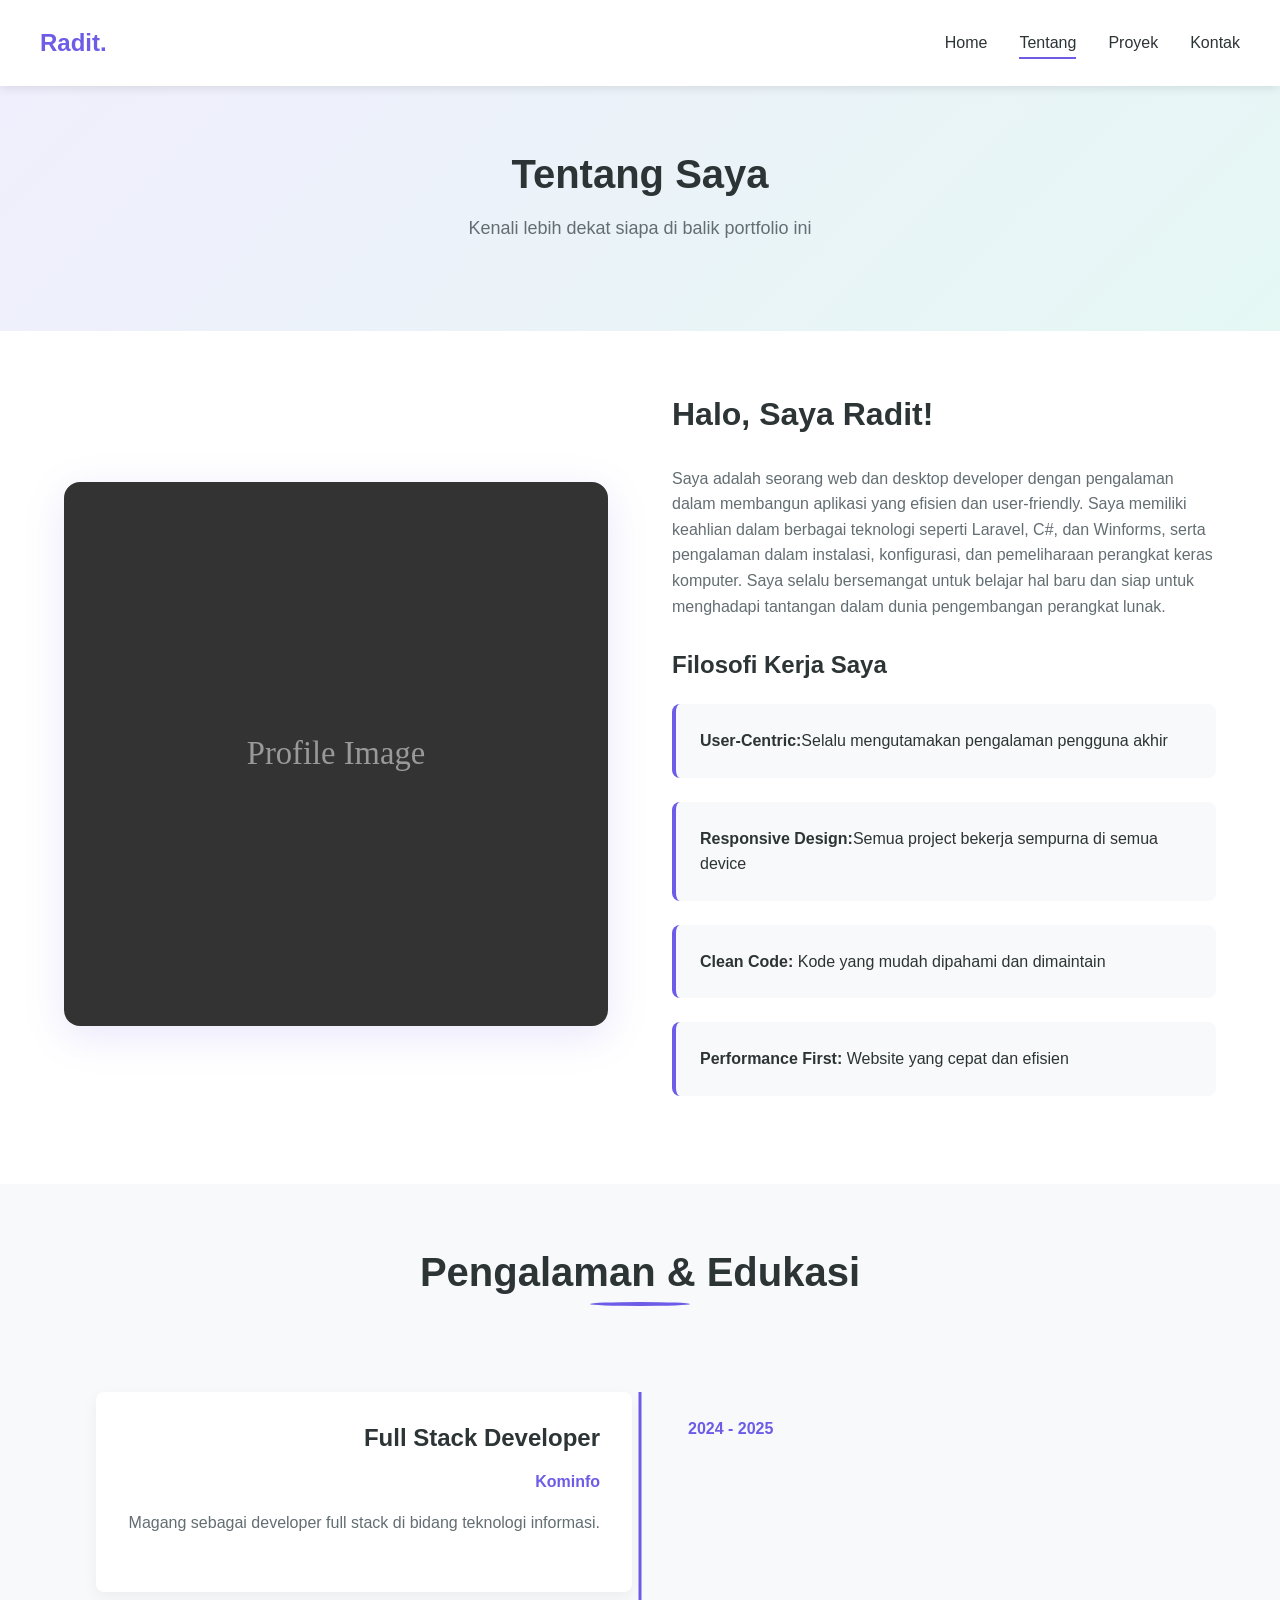
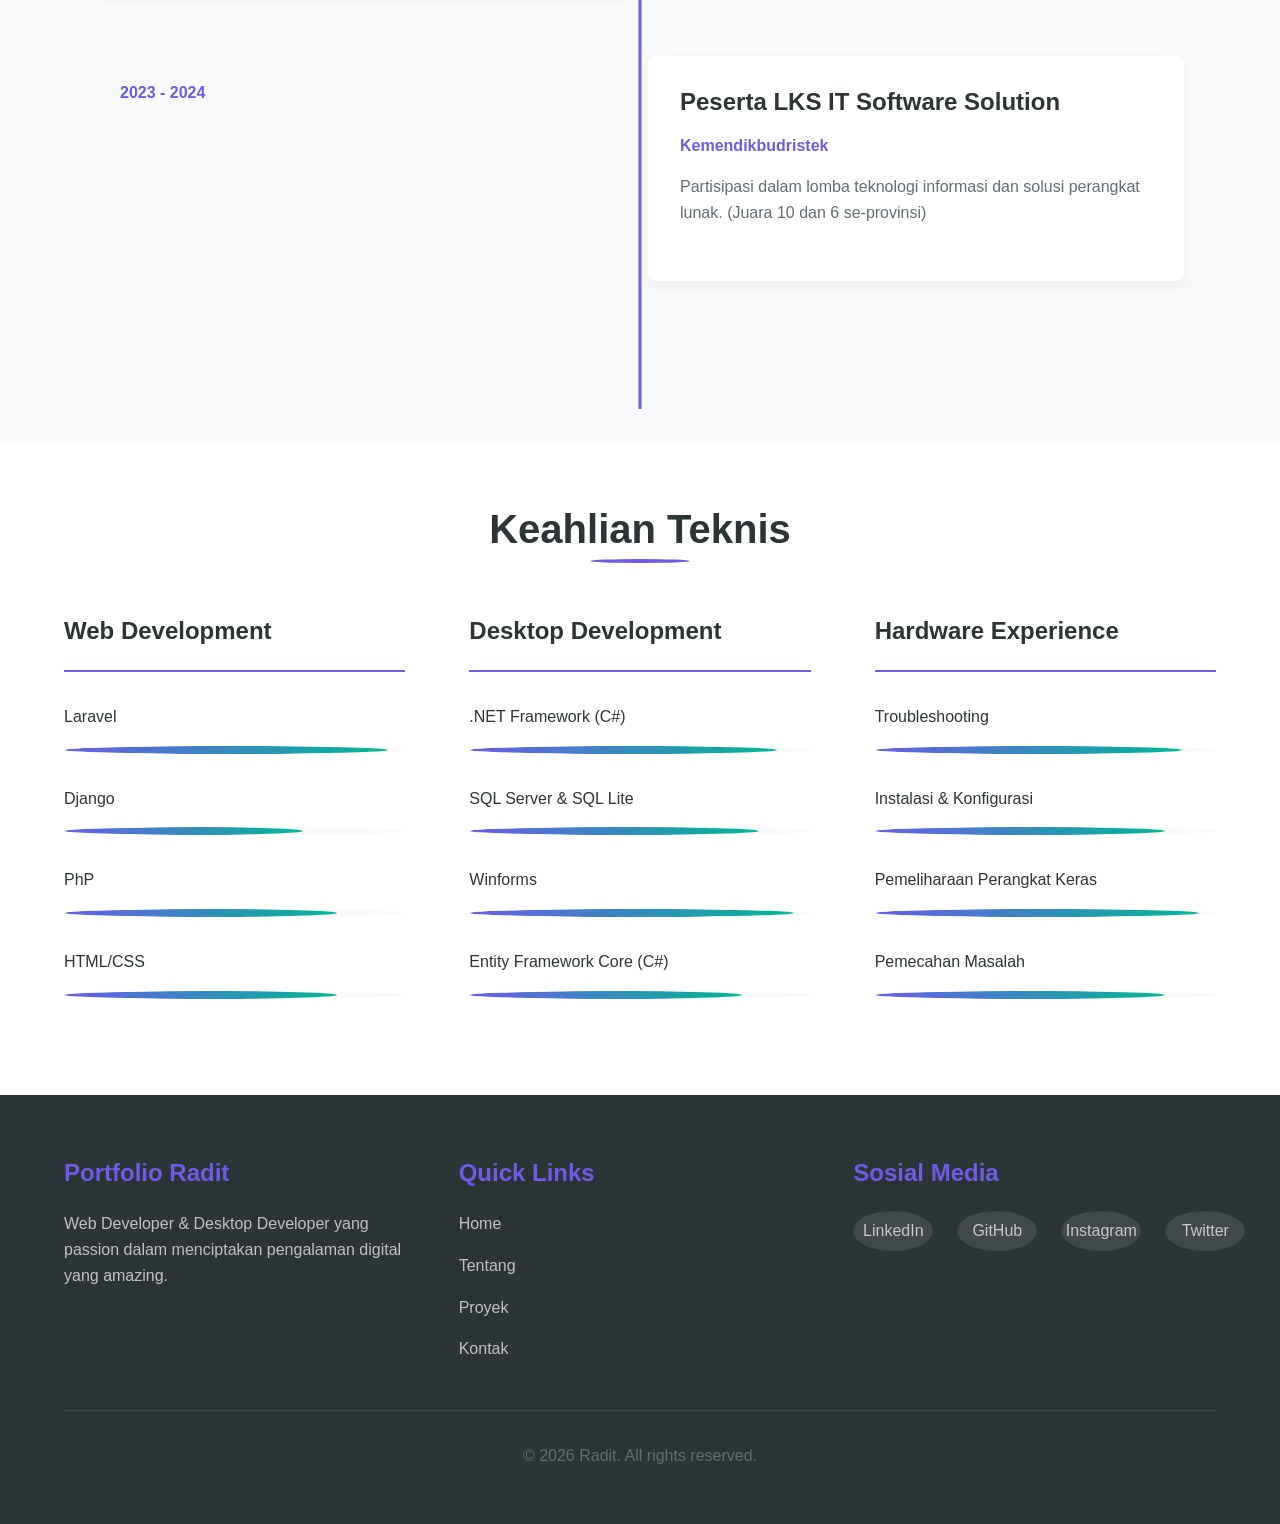
==== about.html @ 6f307b41 "portfoliov1" ====
<!DOCTYPE html>
<html lang="id">

<head>
    <meta charset="UTF-8">
    <meta name="viewport" content="width=device-width, initial-scale=1.0">
    <title>Tentang Saya - Portfolio Radit</title>
    <link rel="stylesheet" href="assets/css/style.css">
</head>

<body>
    <!-- NAVBAR -->
    <nav class="navbar">
        <div class="container navbar-container">
            <div class="logo">
                <a href="index.html">Radit.</a>
            </div>
            <button class="menu-toggle" id="menuToggle">
                <span></span>
                <span></span>
                <span></span>
            </button>
            <ul class="nav-menu" id="navMenu">
                <li><a href="index.html">Home</a></li>
                <li><a href="about.html" class="active">Tentang</a></li>
                <li><a href="projects.html">Proyek</a></li>
                <li><a href="contact.html">Kontak</a></li>
            </ul>
        </div>
    </nav>

    <!-- PAGE TITLE -->
    <section class="page-header">
        <div class="container">
            <h1>Tentang Saya</h1>
            <p>Kenali lebih dekat siapa di balik portfolio ini</p>
        </div>
    </section>

    <!-- ABOUT CONTENT -->
    <section class="about-section">
        <div class="container">
            <div class="about-grid">
                <div class="about-image">
                    <img src="assets/images/profile2.jpg" alt="Radit"
                        onerror="this.src='[data-uri]'">
                </div>
                <div class="about-content">
                    <h2>Halo, Saya Radit!</h2>
                    <p>
                        Saya adalah seorang web dan desktop developer dengan pengalaman dalam membangun aplikasi yang
                        efisien dan user-friendly. Saya memiliki keahlian dalam berbagai teknologi seperti Laravel, C#,
                        dan
                        Winforms, serta pengalaman dalam instalasi, konfigurasi, dan pemeliharaan perangkat keras
                        komputer.
                        Saya selalu bersemangat untuk belajar hal baru dan siap untuk menghadapi tantangan dalam dunia
                        pengembangan perangkat lunak.
                    </p>

                    <h3>Filosofi Kerja Saya</h3>
                    <ul class="philosophy-list">
                        <li><strong>User-Centric:</strong>Selalu mengutamakan pengalaman pengguna akhir</li>
                        <li><strong>Responsive Design:</strong>Semua project bekerja sempurna di semua device</li>
                        <li><strong>Clean Code:</strong> Kode yang mudah dipahami dan dimaintain</li>
                        <li><strong>Performance First:</strong> Website yang cepat dan efisien</li>
                    </ul>
                </div>
            </div>
        </div>
    </section>

    <!-- EXPERIENCE TIMELINE -->
    <section class="experience-section">
        <div class="container">
            <h2 class="section-title">Pengalaman & Edukasi</h2>
            <div class="timeline">
                <div class="timeline-item">
                    <div class="timeline-date">2024 - 2025</div>
                    <div class="timeline-content">
                        <h3>Full Stack Developer</h3>
                        <p class="timeline-company">Kominfo</p>
                        <p>Magang sebagai developer full stack di bidang teknologi informasi.</p>
                    </div>
                </div>
                <div class="timeline-item">
                    <div class="timeline-date">2023 - 2024</div>
                    <div class="timeline-content">
                        <h3>Peserta LKS IT Software Solution</h3>
                        <p class="timeline-company">Kemendikbudristek</p>
                        <p>Partisipasi dalam lomba teknologi informasi dan solusi perangkat lunak. (Juara 10 dan 6
                            se-provinsi)</p>
                    </div>
                </div>
            </div>
        </div>
    </section>

    <!-- SKILLS DETAILED -->
    <section class="skills-detailed">
        <div class="container">
            <h2 class="section-title">Keahlian Teknis</h2>

            <div class="skills-categories">
                <div class="skill-category">
                    <h3>Web Development</h3>
                    <div class="skill-bars">
                        <div class="skill-bar">
                            <div class="skill-name">Laravel</div>
                            <div class="progress-bar">
                                <div class="progress" style="width: 95%;"></div>
                            </div>
                        </div>
                        <div class="skill-bar">
                            <div class="skill-name">Django</div>
                            <div class="progress-bar">
                                <div class="progress" style="width: 70%;"></div>
                            </div>
                        </div>
                        <div class="skill-bar">
                            <div class="skill-name">PhP</div>
                            <div class="progress-bar">
                                <div class="progress" style="width: 80%;"></div>
                            </div>
                        </div>
                        <div class="skill-bar">
                            <div class="skill-name">HTML/CSS</div>
                            <div class="progress-bar">
                                <div class="progress" style="width: 80%;"></div>
                            </div>
                        </div>
                    </div>
                </div>

                <div class="skill-category">
                    <h3>Desktop Development</h3>
                    <div class="skill-bars">
                        <div class="skill-bar">
                            <div class="skill-name">.NET Framework (C#)</div>
                            <div class="progress-bar">
                                <div class="progress" style="width: 90%;"></div>
                            </div>
                        </div>
                        <div class="skill-bar">
                            <div class="skill-name">SQL Server & SQL Lite</div>
                            <div class="progress-bar">
                                <div class="progress" style="width: 85%;"></div>
                            </div>
                        </div>
                        <div class="skill-bar">
                            <div class="skill-name">Winforms</div>
                            <div class="progress-bar">
                                <div class="progress" style="width: 95%;"></div>
                            </div>
                        </div>
                        <div class="skill-bar">
                            <div class="skill-name">Entity Framework Core (C#)</div>
                            <div class="progress-bar">
                                <div class="progress" style="width: 80%;"></div>
                            </div>
                        </div>
                    </div>
                </div>

                <div class="skill-category">
                    <h3>Hardware Experience</h3>
                    <div class="skill-bars">
                        <div class="skill-bar">
                            <div class="skill-name">Troubleshooting</div>
                            <div class="progress-bar">
                                <div class="progress" style="width: 90%;"></div>
                            </div>
                        </div>
                        <div class="skill-bar">
                            <div class="skill-name">Instalasi & Konfigurasi</div>
                            <div class="progress-bar">
                                <div class="progress" style="width: 85%;"></div>
                            </div>
                        </div>
                        <div class="skill-bar">
                            <div class="skill-name">Pemeliharaan Perangkat Keras</div>
                            <div class="progress-bar">
                                <div class="progress" style="width: 95%;"></div>
                            </div>
                        </div>
                        <div class="skill-bar">
                            <div class="skill-name">Pemecahan Masalah</div>
                            <div class="progress-bar">
                                <div class="progress" style="width: 85%;"></div>
                            </div>
                        </div>
                    </div>
                </div>
            </div>
        </div>
    </section>

    <!-- STATS SECTION
    <section class="stats">
        <div class="container">
            <div class="stats-grid">
                <div class="stat-item">
                    <div class="stat-number">50+</div>
                    <p>Project Completed</p>
                </div>
                <div class="stat-item">
                    <div class="stat-number">45+</div>
                    <p>Happy Clients</p>
                </div>
                <div class="stat-item">
                    <div class="stat-number">5+</div>
                    <p>Years Experience</p>
                </div>
                <div class="stat-item">
                    <div class="stat-number">100%</div>
                    <p>Client Satisfaction</p>
                </div>
            </div>
        </div>
    </section> -->

    <!-- CTA SECTION -->
    <!-- <section class="cta">
        <div class="container">
            <h2>Mari Berkolaborasi</h2>
            <p>Ingin bekerja sama atau hanya ingin chat? Hubungi saya sekarang!</p>
            <a href="contact.html" class="btn btn-primary btn-large">Hubungi Saya</a>
        </div>
    </section> -->

    <!-- FOOTER -->
    <footer class="footer">
        <div class="container">
            <div class="footer-content">
                <div class="footer-section">
                    <h3>Portfolio Radit</h3>
                    <p>Web Developer & Desktop Developer yang passion dalam menciptakan pengalaman digital yang amazing.</p>
                </div>
                <div class="footer-section">
                    <h3>Quick Links</h3>
                    <ul>
                        <li><a href="index.html">Home</a></li>
                        <li><a href="about.html">Tentang</a></li>
                        <li><a href="projects.html">Proyek</a></li>
                        <li><a href="contact.html">Kontak</a></li>
                    </ul>
                </div>
                <div class="footer-section">
                    <h3>Sosial Media</h3>
                    <ul class="social-links">
                        <li><a href="link" target="_blank">LinkedIn</a></li>
                        <li><a href="link" target="_blank">GitHub</a></li>
                        <li><a href="link" target="_blank">Instagram</a></li>
                        <li><a href="link" target="_blank">Twitter</a></li>
                    </ul>
                </div>
            </div>
            <div class="footer-bottom">
                <p>&copy; 2026 Radit. All rights reserved.</p>
            </div>
        </div>
    </footer>

    <script src="assets/js/config.js"></script>
    <script src="assets/js/script.js"></script>
</body>

</html>
---- assets/css/style.css ----
/* ======================================
   PORTFOLIO CSS - RADIT
   Responsive & Interactive Template
   Customize the variables below!
   ====================================== */

/* ======== CSS VARIABLES (CUSTOMIZE HERE!) ======== */
:root {
    /* Colors - Ubah warna sesuai preferensi Anda */
    --primary-color: #6c5ce7;        /* Warna utama */
    --primary-dark: #5f3dc4;         /* Warna utama gelap */
    --secondary-color: #00b894;      /* Warna sekunder */
    --text-color: #2d3436;           /* Warna text */
    --text-light: #636e72;           /* Warna text ringan */
    --bg-color: #ffffff;             /* Background */
    --bg-light: #f8f9fa;             /* Background ringan */
    --border-color: #e0e0e0;         /* Warna border */
    
    /* Spacing */
    --spacing-xs: 0.5rem;
    --spacing-sm: 1rem;
    --spacing-md: 1.5rem;
    --spacing-lg: 2rem;
    --spacing-xl: 3rem;
    --spacing-2xl: 4rem;
    
    /* Typography */
    --font-family: 'Segoe UI', Tahoma, Geneva, Verdana, sans-serif;
    --font-size-base: 1rem;
    --font-size-sm: 0.875rem;
    --font-size-lg: 1.125rem;
    --font-size-xl: 1.5rem;
    --font-size-2xl: 2rem;
    --font-size-3xl: 2.5rem;
    
    /* Border Radius */
    --radius-sm: 0.25rem;
    --radius-md: 0.5rem;
    --radius-lg: 1rem;
    --radius-full: 50%;
    
    /* Transitions */
    --transition-fast: 0.2s ease;
    --transition-normal: 0.3s ease;
    --transition-slow: 0.5s ease;
}

/* ======== RESET & BASE STYLES ======== */
* {
    margin: 0;
    padding: 0;
    box-sizing: border-box;
}

html {
    scroll-behavior: smooth;
}

body {
    font-family: var(--font-family);
    color: var(--text-color);
    background-color: var(--bg-color);
    line-height: 1.6;
    overflow-x: hidden;
}

.container {
    max-width: 1200px;
    margin: 0 auto;
    padding: 0 var(--spacing-md);
}

/* ======== TYPOGRAPHY ======== */
h1, h2, h3, h4, h5, h6 {
    font-weight: 700;
    line-height: 1.2;
    margin-bottom: var(--spacing-md);
}

h1 {
    font-size: var(--font-size-3xl);
}

h2 {
    font-size: var(--font-size-2xl);
}

h3 {
    font-size: var(--font-size-xl);
}

p {
    margin-bottom: var(--spacing-md);
    color: var(--text-light);
}

a {
    color: var(--primary-color);
    text-decoration: none;
    transition: color var(--transition-normal);
}

a:hover {
    color: var(--primary-dark);
}

/* ======== NAVBAR ======== */
.navbar {
    background: var(--bg-color);
    box-shadow: 0 2px 10px rgba(0, 0, 0, 0.1);
    position: sticky;
    top: 0;
    z-index: 1000;
    transition: all var(--transition-normal);
}

.navbar-container {
    display: flex;
    justify-content: space-between;
    align-items: center;
    padding: var(--spacing-md) 0;
}

.logo a {
    font-size: var(--font-size-xl);
    font-weight: 700;
    color: var(--primary-color);
    transition: color var(--transition-normal);
}

.logo a:hover {
    color: var(--primary-dark);
}

.nav-menu {
    display: flex;
    list-style: none;
    gap: var(--spacing-lg);
}

.nav-menu a {
    font-weight: 500;
    color: var(--text-color);
    position: relative;
    padding-bottom: var(--spacing-xs);
}

.nav-menu a::after {
    content: '';
    position: absolute;
    bottom: 0;
    left: 0;
    width: 0;
    height: 2px;
    background: var(--primary-color);
    transition: width var(--transition-normal);
}

.nav-menu a:hover::after,
.nav-menu a.active::after {
    width: 100%;
}

.menu-toggle {
    display: none;
    flex-direction: column;
    background: none;
    border: none;
    cursor: pointer;
    gap: var(--spacing-xs);
}

.menu-toggle span {
    width: 25px;
    height: 3px;
    background: var(--text-color);
    border-radius: var(--radius-full);
    transition: all var(--transition-normal);
}

.menu-toggle.active span:nth-child(1) {
    transform: rotate(45deg) translate(8px, 8px);
}

.menu-toggle.active span:nth-child(2) {
    opacity: 0;
}

.menu-toggle.active span:nth-child(3) {
    transform: rotate(-45deg) translate(8px, -8px);
}

/* ======== BUTTONS ======== */
.btn {
    display: inline-block;
    padding: var(--spacing-sm) var(--spacing-lg);
    border-radius: var(--radius-md);
    font-weight: 600;
    font-size: var(--font-size-base);
    border: 2px solid transparent;
    cursor: pointer;
    transition: all var(--transition-normal);
    text-align: center;
}

.btn-primary {
    background: var(--primary-color);
    color: white;
}

.btn-primary:hover {
    background: var(--primary-dark);
    transform: translateY(-2px);
    box-shadow: 0 5px 20px rgba(108, 92, 231, 0.3);
}

.btn-secondary {
    background: transparent;
    color: var(--primary-color);
    border-color: var(--primary-color);
}

.btn-secondary:hover {
    background: var(--primary-color);
    color: white;
}

.btn-large {
    padding: var(--spacing-md) var(--spacing-2xl);
    font-size: var(--font-size-lg);
}

/* ======== HERO SECTION ======== */
.hero {
    padding: var(--spacing-2xl) 0;
    background: linear-gradient(135deg, rgba(108, 92, 231, 0.05) 0%, rgba(0, 184, 148, 0.05) 100%);
}

.hero .container {
    display: grid;
    grid-template-columns: 1fr 1fr;
    gap: var(--spacing-2xl);
    align-items: center;
}

.hero-title {
    font-size: clamp(2rem, 5vw, 3.5rem);
    color: var(--text-color);
    margin-bottom: var(--spacing-md);
}

.hero-subtitle {
    font-size: var(--font-size-xl);
    color: var(--primary-color);
    font-weight: 600;
    margin-bottom: var(--spacing-md);
}

.hero-description {
    font-size: var(--font-size-lg);
    margin-bottom: var(--spacing-lg);
    max-width: 500px;
}

.hero-buttons {
    display: flex;
    gap: var(--spacing-md);
    flex-wrap: wrap;
}

.hero-image img {
    width: 100%;
    max-width: 400px;
    border-radius: var(--radius-lg);
    box-shadow: 0 10px 40px rgba(108, 92, 231, 0.2);
    transition: transform var(--transition-normal);
}

.hero-image img:hover {
    transform: translateY(-5px);
}

/* ======== SECTION TITLE ======== */
.section-title {
    text-align: center;
    font-size: clamp(1.75rem, 4vw, 2.5rem);
    margin-bottom: var(--spacing-2xl);
    position: relative;
    display: inline-block;
    width: 100%;
}

.section-title::after {
    content: '';
    position: absolute;
    bottom: -10px;
    left: 50%;
    transform: translateX(-50%);
    width: 100px;
    height: 4px;
    background: var(--primary-color);
    border-radius: var(--radius-full);
}

/* ======== FEATURED PROJECTS ======== */
.featured-projects {
    padding: var(--spacing-2xl) 0;
    background: var(--bg-light);
}

.projects-grid {
    display: grid;
    grid-template-columns: repeat(auto-fit, minmax(300px, 1fr));
    gap: var(--spacing-lg);
    margin-bottom: var(--spacing-2xl);
}

.project-card {
    background: var(--bg-color);
    border-radius: var(--radius-lg);
    overflow: hidden;
    box-shadow: 0 5px 20px rgba(0, 0, 0, 0.08);
    transition: all var(--transition-normal);
}

.project-card:hover {
    transform: translateY(-10px);
    box-shadow: 0 15px 40px rgba(108, 92, 231, 0.15);
}

.project-image {
    width: 100%;
    height: 200px;
    overflow: hidden;
    background: var(--bg-light);
}

.project-image img {
    width: 100%;
    height: 100%;
    object-fit: cover;
    transition: transform var(--transition-normal);
}

.project-card:hover .project-image img {
    transform: scale(1.1);
}

.project-content {
    padding: var(--spacing-lg);
}

.project-content h3 {
    margin-bottom: var(--spacing-sm);
    color: var(--text-color);
}

.project-content p {
    font-size: var(--font-size-sm);
    margin-bottom: var(--spacing-md);
    line-height: 1.6;
}

.project-tags {
    display: flex;
    gap: var(--spacing-sm);
    flex-wrap: wrap;
    margin-bottom: var(--spacing-md);
}

.tag {
    display: inline-block;
    background: linear-gradient(135deg, var(--primary-color), var(--primary-dark));
    color: white;
    padding: var(--spacing-xs) var(--spacing-md);
    border-radius: var(--radius-full);
    font-size: var(--font-size-sm);
    font-weight: 500;
}

.project-link {
    display: inline-block;
    color: var(--primary-color);
    font-weight: 600;
    transition: all var(--transition-normal);
}

.project-link:hover {
    color: var(--primary-dark);
    margin-left: 5px;
}

.view-more {
    text-align: center;
}

/* ======== SKILLS SECTION ======== */
.skills {
    padding: var(--spacing-2xl) 0;
}

.skills-grid {
    display: grid;
    grid-template-columns: repeat(auto-fit, minmax(250px, 1fr));
    gap: var(--spacing-lg);
}

.skill-item {
    text-align: center;
    padding: var(--spacing-lg);
    background: var(--bg-light);
    border-radius: var(--radius-lg);
    transition: all var(--transition-normal);
}

.skill-item:hover {
    background: var(--bg-color);
    box-shadow: 0 5px 20px rgba(108, 92, 231, 0.1);
    transform: translateY(-5px);
}

.skill-icon {
    font-size: 3rem;
    margin-bottom: var(--spacing-md);
}

.skill-item h3 {
    margin-bottom: var(--spacing-sm);
}

/* ======== TESTIMONIALS ======== */
.testimonials {
    padding: var(--spacing-2xl) 0;
    background: var(--bg-light);
}

.testimonials-grid {
    display: grid;
    grid-template-columns: repeat(auto-fit, minmax(300px, 1fr));
    gap: var(--spacing-lg);
}

.testimonial-card {
    background: var(--bg-color);
    padding: var(--spacing-lg);
    border-radius: var(--radius-lg);
    border-left: 4px solid var(--primary-color);
    box-shadow: 0 5px 20px rgba(0, 0, 0, 0.08);
}

.stars {
    margin-bottom: var(--spacing-md);
}

.testimonial-text {
    font-style: italic;
    margin-bottom: var(--spacing-md);
    color: var(--text-light);
}

.testimonial-author {
    font-weight: 600;
    color: var(--text-color);
}

/* ======== CTA SECTION ======== */
.cta {
    padding: var(--spacing-2xl) 0;
    background: linear-gradient(135deg, var(--primary-color), var(--primary-dark));
    color: white;
    text-align: center;
}

.cta h2 {
    font-size: var(--font-size-2xl);
    margin-bottom: var(--spacing-md);
}

.cta p {
    color: rgba(255, 255, 255, 0.9);
    margin-bottom: var(--spacing-lg);
}

.cta .btn-primary {
    background: white;
    color: var(--primary-color);
}

.cta .btn-primary:hover {
    background: var(--bg-light);
}

.cta .btn-secondary {
    border-color: white;
    color: white;
}

.cta .btn-secondary:hover {
    background: white;
    color: var(--primary-color);
}

/* ======== FOOTER ======== */
.footer {
    background: var(--text-color);
    color: white;
    padding: var(--spacing-2xl) 0 var(--spacing-lg);
}

.footer-content {
    display: grid;
    grid-template-columns: repeat(auto-fit, minmax(250px, 1fr));
    gap: var(--spacing-lg);
    margin-bottom: var(--spacing-lg);
}

.footer-section h3 {
    margin-bottom: var(--spacing-md);
    color: var(--primary-color);
}

.footer-section p {
    color: rgba(255, 255, 255, 0.7);
}

.footer-section ul {
    list-style: none;
}

.footer-section ul li {
    margin-bottom: var(--spacing-sm);
}

.footer-section a {
    color: rgba(255, 255, 255, 0.7);
    transition: color var(--transition-normal);
}

.footer-section a:hover {
    color: var(--primary-color);
}

.social-links {
    display: flex;
    gap: var(--spacing-md);
}

.social-links a {
    display: inline-block;
    width: 80px;
    height: 40px;
    background: rgba(255, 255, 255, 0.1);
    border-radius: var(--radius-full);
    text-align: center;
    line-height: 40px;
    transition: all var(--transition-normal);
}

.social-links a:hover {
    background: var(--primary-color);
}

.footer-bottom {
    border-top: 1px solid rgba(255, 255, 255, 0.1);
    padding-top: var(--spacing-lg);
    text-align: center;
    color: rgba(255, 255, 255, 0.7);
}

/* ======== PAGE HEADER ======== */
.page-header {
    padding: var(--spacing-2xl) 0;
    background: linear-gradient(135deg, rgba(108, 92, 231, 0.1) 0%, rgba(0, 184, 148, 0.1) 100%);
    text-align: center;
}

.page-header h1 {
    margin-bottom: var(--spacing-sm);
}

.page-header p {
    font-size: var(--font-size-lg);
    color: var(--text-light);
}

/* ======== ABOUT SECTION ======== */
.about-section {
    padding: var(--spacing-2xl) 0;
}

.about-grid {
    display: grid;
    grid-template-columns: 1fr 1fr;
    gap: var(--spacing-2xl);
    align-items: center;
}

.about-image img {
    width: 100%;
    border-radius: var(--radius-lg);
    box-shadow: 0 10px 40px rgba(108, 92, 231, 0.15);
}

.about-content h2 {
    font-size: var(--font-size-2xl);
    margin-bottom: var(--spacing-lg);
}

.about-content h3 {
    margin-top: var(--spacing-lg);
    margin-bottom: var(--spacing-md);
}

.philosophy-list {
    list-style: none;
}

.philosophy-list li {
    padding: var(--spacing-md);
    background: var(--bg-light);
    border-radius: var(--radius-md);
    margin-bottom: var(--spacing-md);
    border-left: 4px solid var(--primary-color);
}

/* ======== EXPERIENCE TIMELINE ======== */
.experience-section {
    padding: var(--spacing-2xl) 0;
    background: var(--bg-light);
}

.timeline {
    position: relative;
    padding: var(--spacing-lg);
}

.timeline::before {
    content: '';
    position: absolute;
    left: 50%;
    transform: translateX(-50%);
    width: 3px;
    height: 100%;
    background: var(--primary-color);
}

.timeline-item {
    display: flex;
    gap: var(--spacing-lg);
    margin-bottom: var(--spacing-2xl);
    position: relative;
}

.timeline-item:nth-child(odd) {
    flex-direction: row-reverse;
}

.timeline-item:nth-child(odd) .timeline-content {
    text-align: right;
}

.timeline-date {
    flex: 1;
    font-weight: 600;
    color: var(--primary-color);
    padding: var(--spacing-md);
}

.timeline-content {
    flex: 1;
    background: var(--bg-color);
    padding: var(--spacing-lg);
    border-radius: var(--radius-md);
    box-shadow: 0 5px 15px rgba(0, 0, 0, 0.05);
}

.timeline-content h3 {
    margin-bottom: var(--spacing-sm);
}

.timeline-company {
    color: var(--primary-color);
    font-weight: 600;
    margin-bottom: var(--spacing-sm);
}

/* ======== SKILLS DETAILED ======== */
.skills-detailed {
    padding: var(--spacing-2xl) 0;
}

.skills-categories {
    display: grid;
    grid-template-columns: repeat(auto-fit, minmax(300px, 1fr));
    gap: var(--spacing-2xl);
}

.skill-category h3 {
    margin-bottom: var(--spacing-lg);
    padding-bottom: var(--spacing-md);
    border-bottom: 2px solid var(--primary-color);
}

.skill-bar {
    margin-bottom: var(--spacing-lg);
}

.skill-name {
    display: flex;
    justify-content: space-between;
    margin-bottom: var(--spacing-sm);
    font-weight: 500;
}

.progress-bar {
    width: 100%;
    height: 8px;
    background: var(--bg-light);
    border-radius: var(--radius-full);
    overflow: hidden;
}

.progress {
    height: 100%;
    background: linear-gradient(90deg, var(--primary-color), var(--secondary-color));
    border-radius: var(--radius-full);
    transition: width 1s ease;
}

/* ======== STATS SECTION ======== */
.stats {
    padding: var(--spacing-2xl) 0;
    background: linear-gradient(135deg, var(--primary-color), var(--primary-dark));
    color: white;
}

.stats-grid {
    display: grid;
    grid-template-columns: repeat(auto-fit, minmax(200px, 1fr));
    gap: var(--spacing-lg);
    text-align: center;
}

.stat-item .stat-number {
    font-size: clamp(2rem, 5vw, 3rem);
    font-weight: 700;
    margin-bottom: var(--spacing-sm);
}

.stat-item p {
    color: rgba(255, 255, 255, 0.9);
}

/* ======== PROJECTS FILTER ======== */
.projects-filter {
    padding: var(--spacing-2xl) 0;
    background: var(--bg-light);
}

.filter-buttons {
    display: flex;
    gap: var(--spacing-md);
    flex-wrap: wrap;
    justify-content: center;
}

.filter-btn {
    padding: var(--spacing-sm) var(--spacing-lg);
    border: 2px solid var(--border-color);
    background: var(--bg-color);
    color: var(--text-color);
    border-radius: var(--radius-md);
    font-weight: 500;
    cursor: pointer;
    transition: all var(--transition-normal);
}

.filter-btn:hover,
.filter-btn.active {
    background: var(--primary-color);
    color: white;
    border-color: var(--primary-color);
}

/* ======== PROJECTS GALLERY ======== */
.projects-gallery {
    padding: var(--spacing-2xl) 0;
}

.projects-grid-full {
    display: grid;
    gap: var(--spacing-2xl);
}

.project-card-full {
    display: grid;
    grid-template-columns: 1fr 1fr;
    gap: var(--spacing-lg);
    align-items: center;
    opacity: 1;
    visibility: visible;
    transition: all var(--transition-normal);
}

.project-card-full.hidden {
    opacity: 0;
    visibility: hidden;
    height: 0;
    margin: 0;
}

.project-card-full:nth-child(odd) {
    grid-template-columns: 1fr 1fr;
}

.project-card-full:nth-child(even) {
    grid-template-columns: 1fr 1fr;
    direction: rtl;
}

.project-card-full:nth-child(even) > * {
    direction: ltr;
}

.project-image-full {
    position: relative;
    overflow: hidden;
    border-radius: var(--radius-lg);
    box-shadow: 0 10px 40px rgba(108, 92, 231, 0.15);
    height: 350px;
}

.project-image-full img {
    width: 100%;
    height: 100%;
    object-fit: cover;
    transition: transform var(--transition-slow);
}

.project-card-full:hover .project-image-full img {
    transform: scale(1.05);
}

.project-overlay {
    position: absolute;
    top: 0;
    left: 0;
    right: 0;
    bottom: 0;
    background: rgba(108, 92, 231, 0.9);
    display: flex;
    align-items: center;
    justify-content: center;
    opacity: 0;
    transition: opacity var(--transition-normal);
}

.project-card-full:hover .project-overlay {
    opacity: 1;
}

.view-btn {
    background: white;
    color: var(--primary-color);
    padding: var(--spacing-md) var(--spacing-2xl);
    border-radius: var(--radius-md);
    font-weight: 600;
    transition: all var(--transition-normal);
}

.view-btn:hover {
    transform: scale(1.05);
}

.project-info h3 {
    margin-bottom: var(--spacing-sm);
}

.project-meta {
    display: flex;
    gap: var(--spacing-lg);
    margin: var(--spacing-md) 0;
    font-size: var(--font-size-sm);
    color: var(--text-light);
}

.project-technologies {
    display: flex;
    gap: var(--spacing-sm);
    flex-wrap: wrap;
}

.project-technologies span {
    background: var(--primary-color);
    color: white;
    padding: var(--spacing-xs) var(--spacing-md);
    border-radius: var(--radius-full);
    font-size: var(--font-size-sm);
    font-weight: 500;
}

/* ======== CONTACT SECTION ======== */
.contact-section {
    padding: var(--spacing-2xl) 0;
}

.contact-grid {
    display: grid;
    grid-template-columns: 1fr 1fr;
    gap: var(--spacing-2xl);
}

.contact-form h2,
.contact-info h2 {
    margin-bottom: var(--spacing-lg);
}

.form-group {
    margin-bottom: var(--spacing-lg);
}

.form-group label {
    display: block;
    margin-bottom: var(--spacing-sm);
    font-weight: 500;
    color: var(--text-color);
}

.form-group input,
.form-group textarea {
    width: 100%;
    padding: var(--spacing-sm) var(--spacing-md);
    border: 2px solid var(--border-color);
    border-radius: var(--radius-md);
    font-family: var(--font-family);
    font-size: var(--font-size-base);
    transition: all var(--transition-normal);
}

.form-group input:focus,
.form-group textarea:focus {
    outline: none;
    border-color: var(--primary-color);
    box-shadow: 0 0 0 3px rgba(108, 92, 231, 0.1);
}

.form-note {
    font-size: var(--font-size-sm);
    color: var(--text-light);
    margin-top: var(--spacing-md);
}

.form-message {
    margin-top: var(--spacing-md);
    padding: var(--spacing-md);
    border-radius: var(--radius-md);
    display: none;
}

.form-message.show {
    display: block;
}

.form-message.success {
    background: #d4edda;
    color: #155724;
    border: 1px solid #c3e6cb;
}

.form-message.error {
    background: #f8d7da;
    color: #721c24;
    border: 1px solid #f5c6cb;
}

.info-item {
    display: flex;
    gap: var(--spacing-lg);
    margin-bottom: var(--spacing-lg);
}

.info-icon {
    font-size: 2rem;
}

.info-content h3 {
    margin-bottom: var(--spacing-sm);
}

.info-content a {
    color: var(--primary-color);
}

.social-icons {
    display: flex;
    gap: var(--spacing-md);
}

.social-icon {
    display: flex;
    align-items: center;
    justify-content: center;
    width: 50px;
    height: 50px;
    background: var(--bg-light);
    border-radius: var(--radius-full);
    font-weight: 600;
    transition: all var(--transition-normal);
}

.social-icon:hover {
    background: var(--primary-color);
    color: white;
    transform: translateY(-5px);
}

/* ======== FAQ SECTION ======== */
.faq-section {
    padding: var(--spacing-2xl) 0;
    background: var(--bg-light);
}

.faq-grid {
    display: grid;
    grid-template-columns: repeat(auto-fit, minmax(350px, 1fr));
    gap: var(--spacing-lg);
}

.faq-item {
    background: var(--bg-color);
    border-radius: var(--radius-md);
    overflow: hidden;
    box-shadow: 0 5px 15px rgba(0, 0, 0, 0.05);
}

.faq-question {
    width: 100%;
    padding: var(--spacing-lg);
    background: var(--bg-color);
    border: none;
    text-align: left;
    font-weight: 600;
    color: var(--text-color);
    cursor: pointer;
    display: flex;
    justify-content: space-between;
    align-items: center;
    transition: all var(--transition-normal);
}

.faq-question:hover {
    background: var(--bg-light);
    color: var(--primary-color);
}

.faq-icon {
    font-size: var(--font-size-xl);
    transition: transform var(--transition-normal);
}

.faq-item.active .faq-icon {
    transform: rotate(45deg);
}

.faq-answer {
    max-height: 0;
    overflow: hidden;
    transition: all var(--transition-normal);
}

.faq-item.active .faq-answer {
    max-height: 500px;
    padding: 0 var(--spacing-lg) var(--spacing-lg);
}

/* ======== RESPONSIVE DESIGN ======== */
@media (max-width: 768px) {
    .menu-toggle {
        display: flex;
    }

    .nav-menu {
        position: absolute;
        top: 100%;
        left: 0;
        right: 0;
        background: var(--bg-color);
        flex-direction: column;
        gap: 0;
        list-style: none;
        max-height: 0;
        overflow: hidden;
        transition: max-height var(--transition-normal);
    }

    .nav-menu.active {
        max-height: 500px;
        box-shadow: 0 10px 20px rgba(0, 0, 0, 0.1);
    }

    .nav-menu a {
        display: block;
        padding: var(--spacing-md);
        border-bottom: 1px solid var(--border-color);
    }

    .hero .container {
        grid-template-columns: 1fr;
        gap: var(--spacing-lg);
    }

    .hero-title {
        font-size: 2rem;
    }

    .hero-buttons {
        flex-direction: column;
    }

    .hero-buttons .btn {
        width: 100%;
    }

    .about-grid,
    .contact-grid,
    .project-card-full {
        grid-template-columns: 1fr;
    }

    .project-card-full:nth-child(even) {
        direction: ltr;
    }

    .timeline::before {
        left: 10px;
    }

    .timeline-item {
        flex-direction: column;
    }

    .timeline-item:nth-child(odd) {
        flex-direction: column;
    }

    .timeline-item:nth-child(odd) .timeline-content {
        text-align: left;
    }

    .timeline-date {
        order: -1;
        text-align: left;
    }

    .projects-grid {
        grid-template-columns: 1fr;
    }

    .filter-buttons {
        justify-content: flex-start;
        overflow-x: auto;
        padding-bottom: var(--spacing-sm);
    }

    .faq-grid {
        grid-template-columns: 1fr;
    }

    .hero-buttons {
        gap: var(--spacing-sm);
    }

    .hero-buttons .btn {
        flex: 1;
    }

    .stats-grid {
        grid-template-columns: repeat(2, 1fr);
    }
}

@media (max-width: 480px) {
    :root {
        --spacing-lg: 1.5rem;
        --spacing-xl: 2rem;
        --font-size-2xl: 1.75rem;
        --font-size-3xl: 2rem;
    }

    .container {
        padding: 0 var(--spacing-sm);
    }

    .hero-title {
        font-size: 1.5rem;
    }

    .hero-description {
        font-size: 1rem;
    }

    .projects-grid {
        grid-template-columns: 1fr;
    }

    .section-title {
        font-size: 1.5rem;
    }

    .section-title::after {
        width: 60px;
    }

    .footer-content {
        grid-template-columns: 1fr;
    }

    .nav-menu {
        gap: 0;
    }

    .nav-menu a {
        padding: var(--spacing-md);
    }

    .skills-grid {
        grid-template-columns: 1fr;
    }

    .testimonials-grid {
        grid-template-columns: 1fr;
    }

    .stats-grid {
        grid-template-columns: 1fr;
    }

    .contact-grid {
        grid-template-columns: 1fr;
    }
}

/* ======== ANIMATIONS ======== */
@keyframes slideInUp {
    from {
        opacity: 0;
        transform: translateY(30px);
    }
    to {
        opacity: 1;
        transform: translateY(0);
    }
}

@keyframes fadeIn {
    from {
        opacity: 0;
    }
    to {
        opacity: 1;
    }
}

@keyframes pulse {
    0%, 100% {
        opacity: 1;
    }
    50% {
        opacity: 0.7;
    }
}

.animate-in {
    animation: slideInUp 0.6s ease forwards;
}

.fade-in {
    animation: fadeIn 0.6s ease forwards;
}

/* Scroll animation dengan intersection observer */
.scroll-animate {
    opacity: 0;
    transform: translateY(30px);
    transition: all 0.6s ease;
}

.scroll-animate.in-view {
    opacity: 1;
    transform: translateY(0);
}
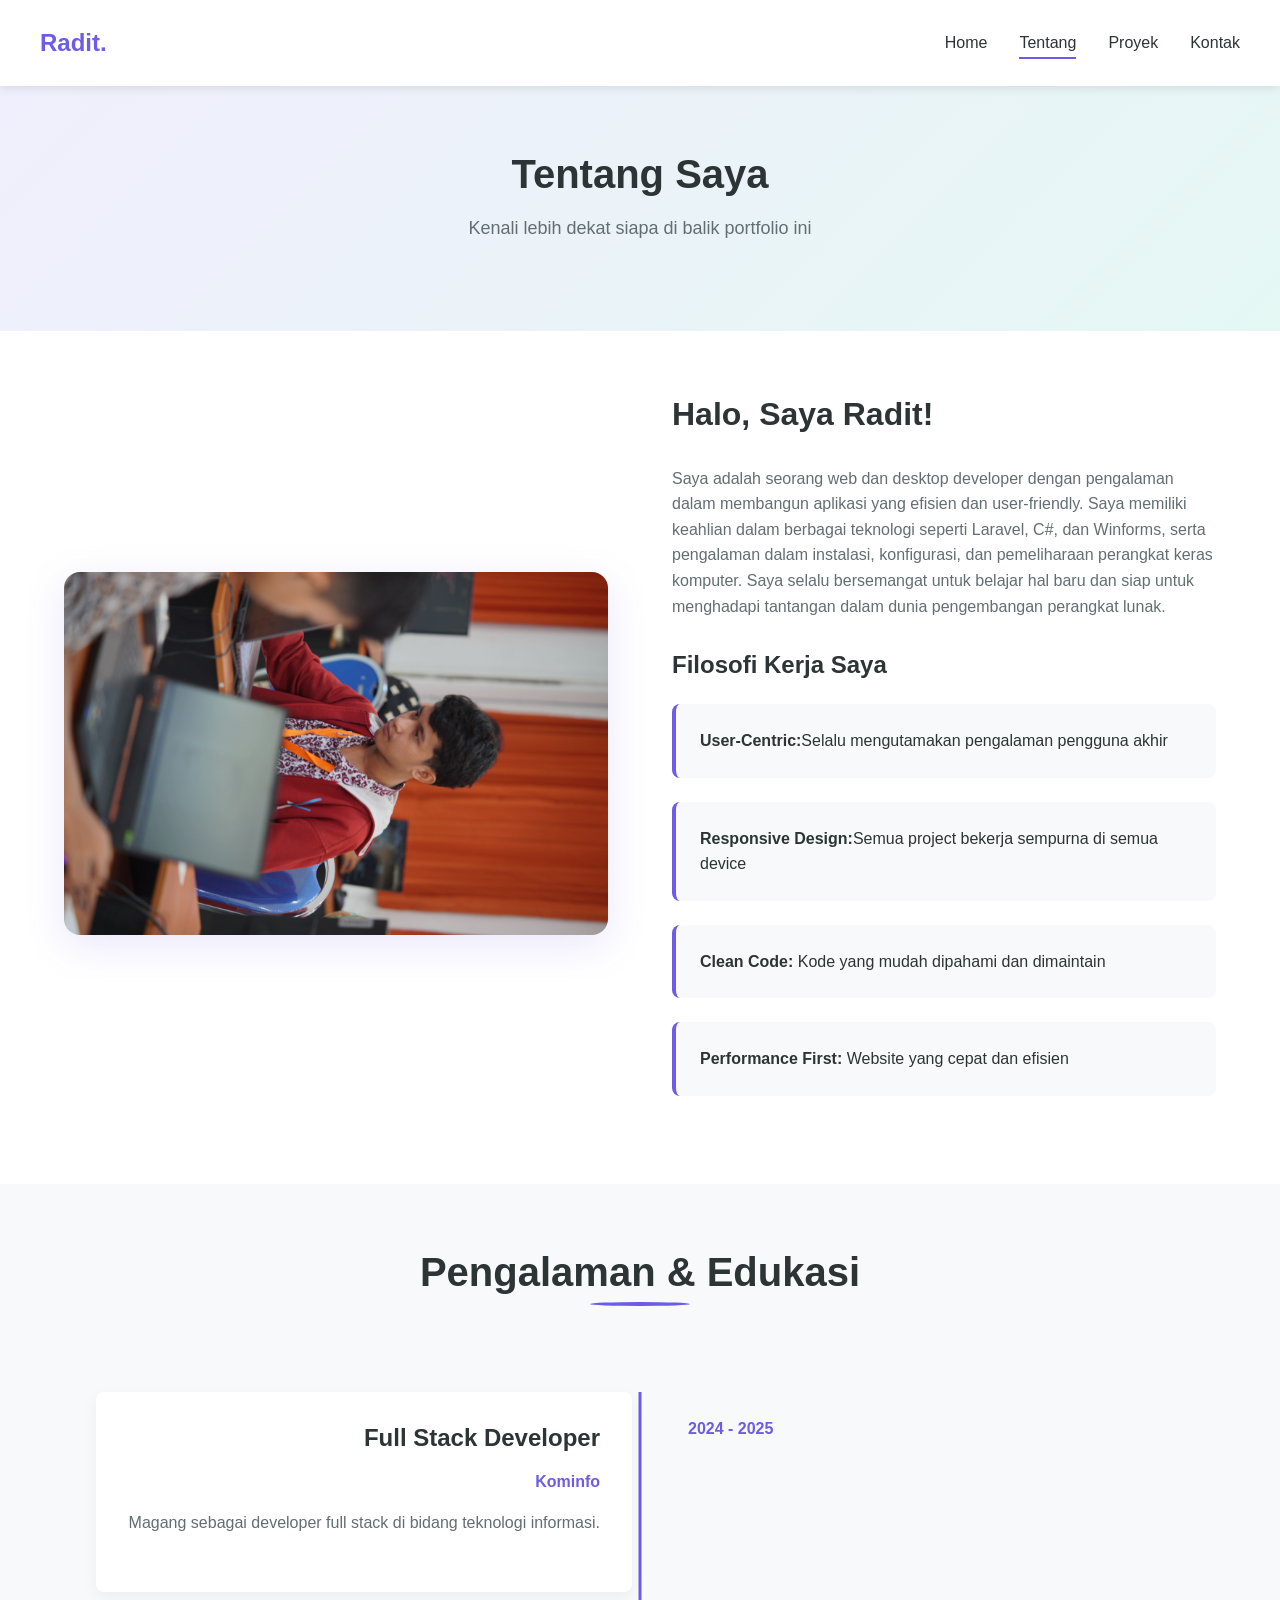
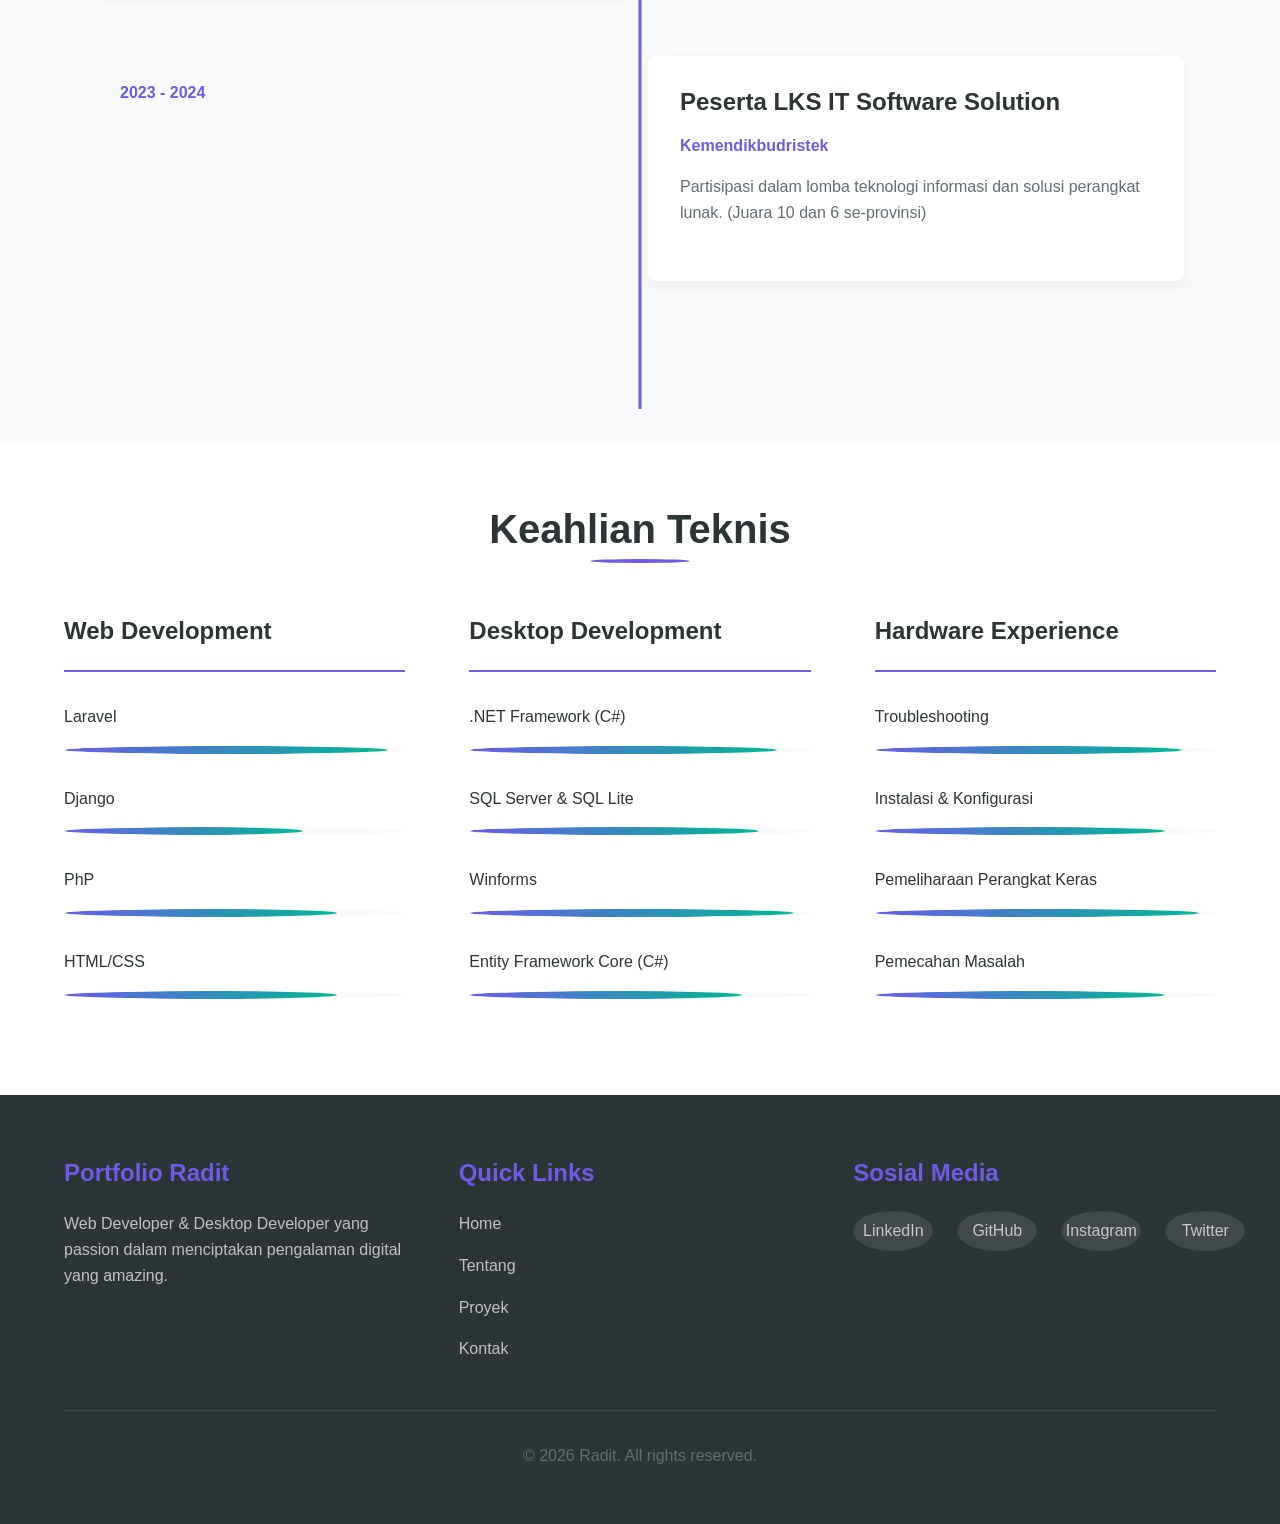
==== commit b45ca8e2: "third" ====
--- a/about.html
+++ b/about.html
@@ -42,7 +42,7 @@
         <div class="container">
             <div class="about-grid">
                 <div class="about-image">
-                    <img src="assets/images/profile2.jpg" alt="Radit"
+                    <img src="assets/images/profile2.png" alt="Radit"
                         onerror="this.src='[data-uri]'">
                 </div>
                 <div class="about-content">
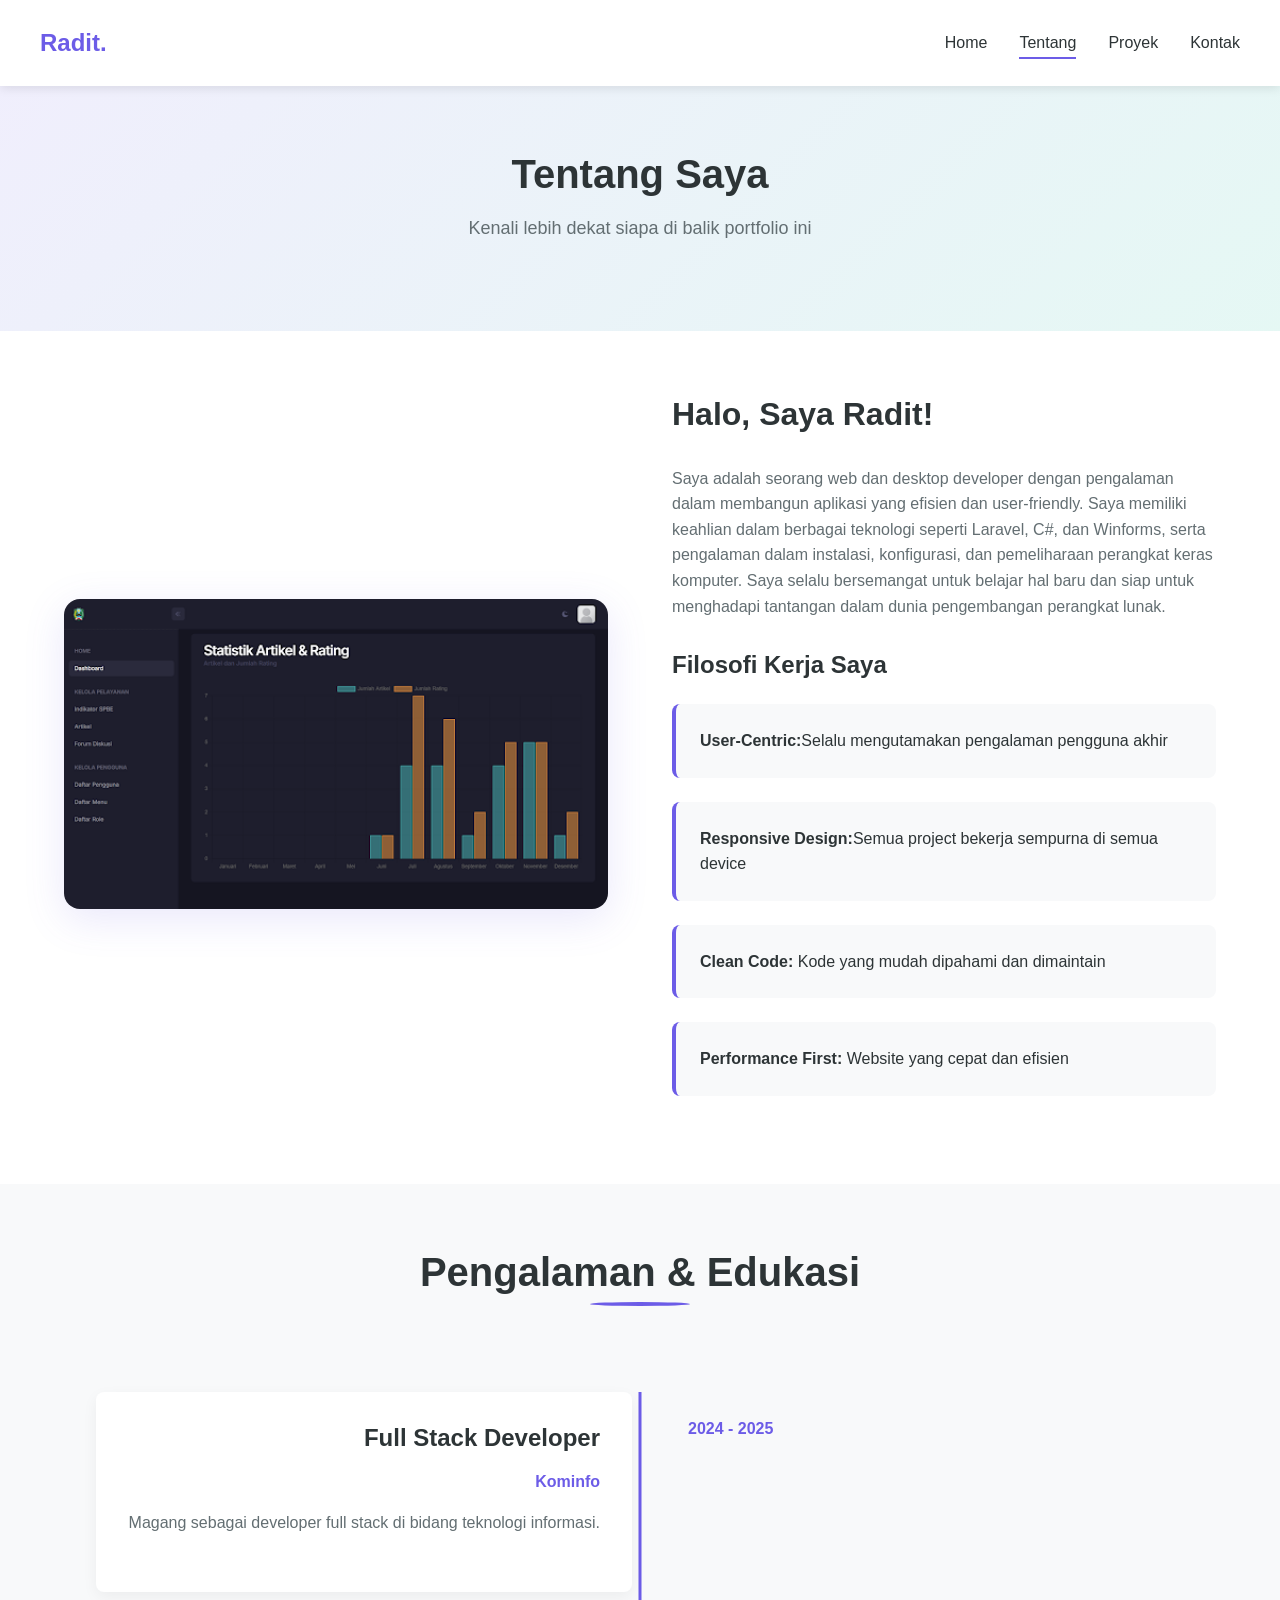
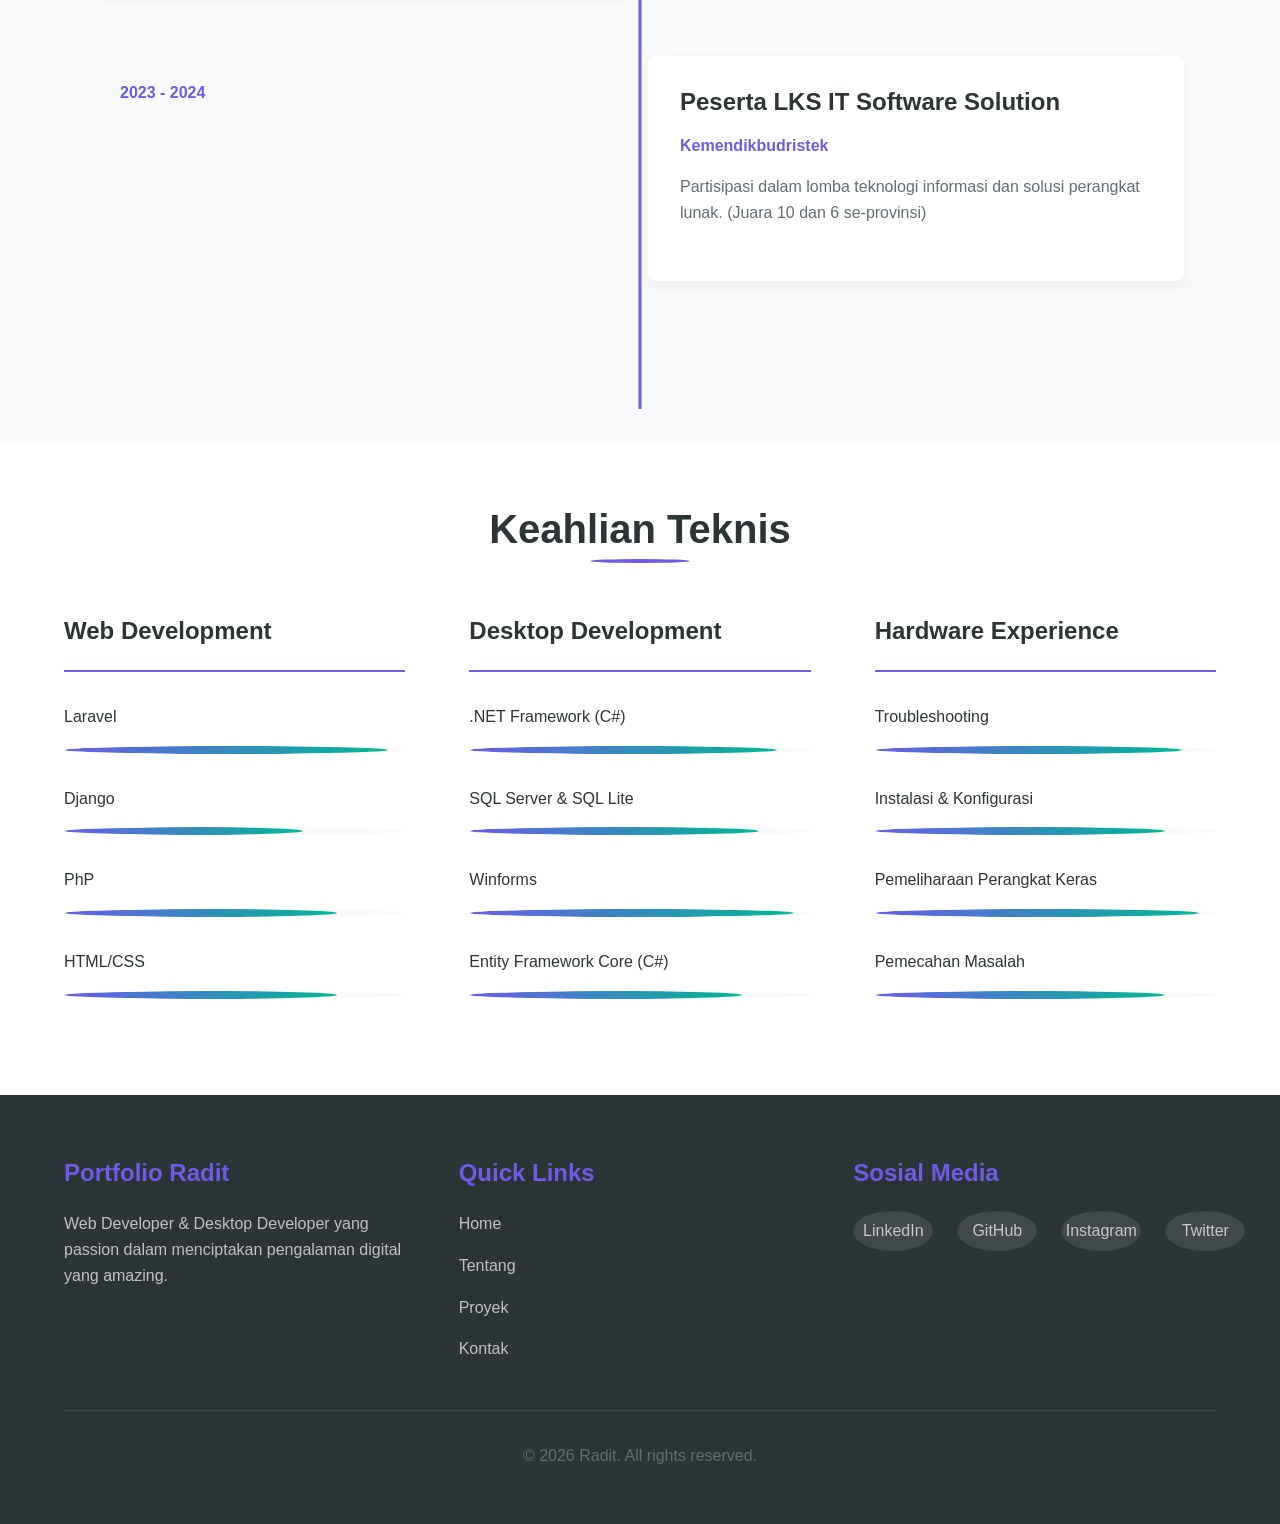
==== commit 3a317874: "error lek" ====
--- a/about.html
+++ b/about.html
@@ -42,7 +42,7 @@
         <div class="container">
             <div class="about-grid">
                 <div class="about-image">
-                    <img src="assets/images/profile2.png" alt="Radit"
+                    <img src="assets/images/project1.png" alt="Radit"
                         onerror="this.src='[data-uri]'">
                 </div>
                 <div class="about-content">
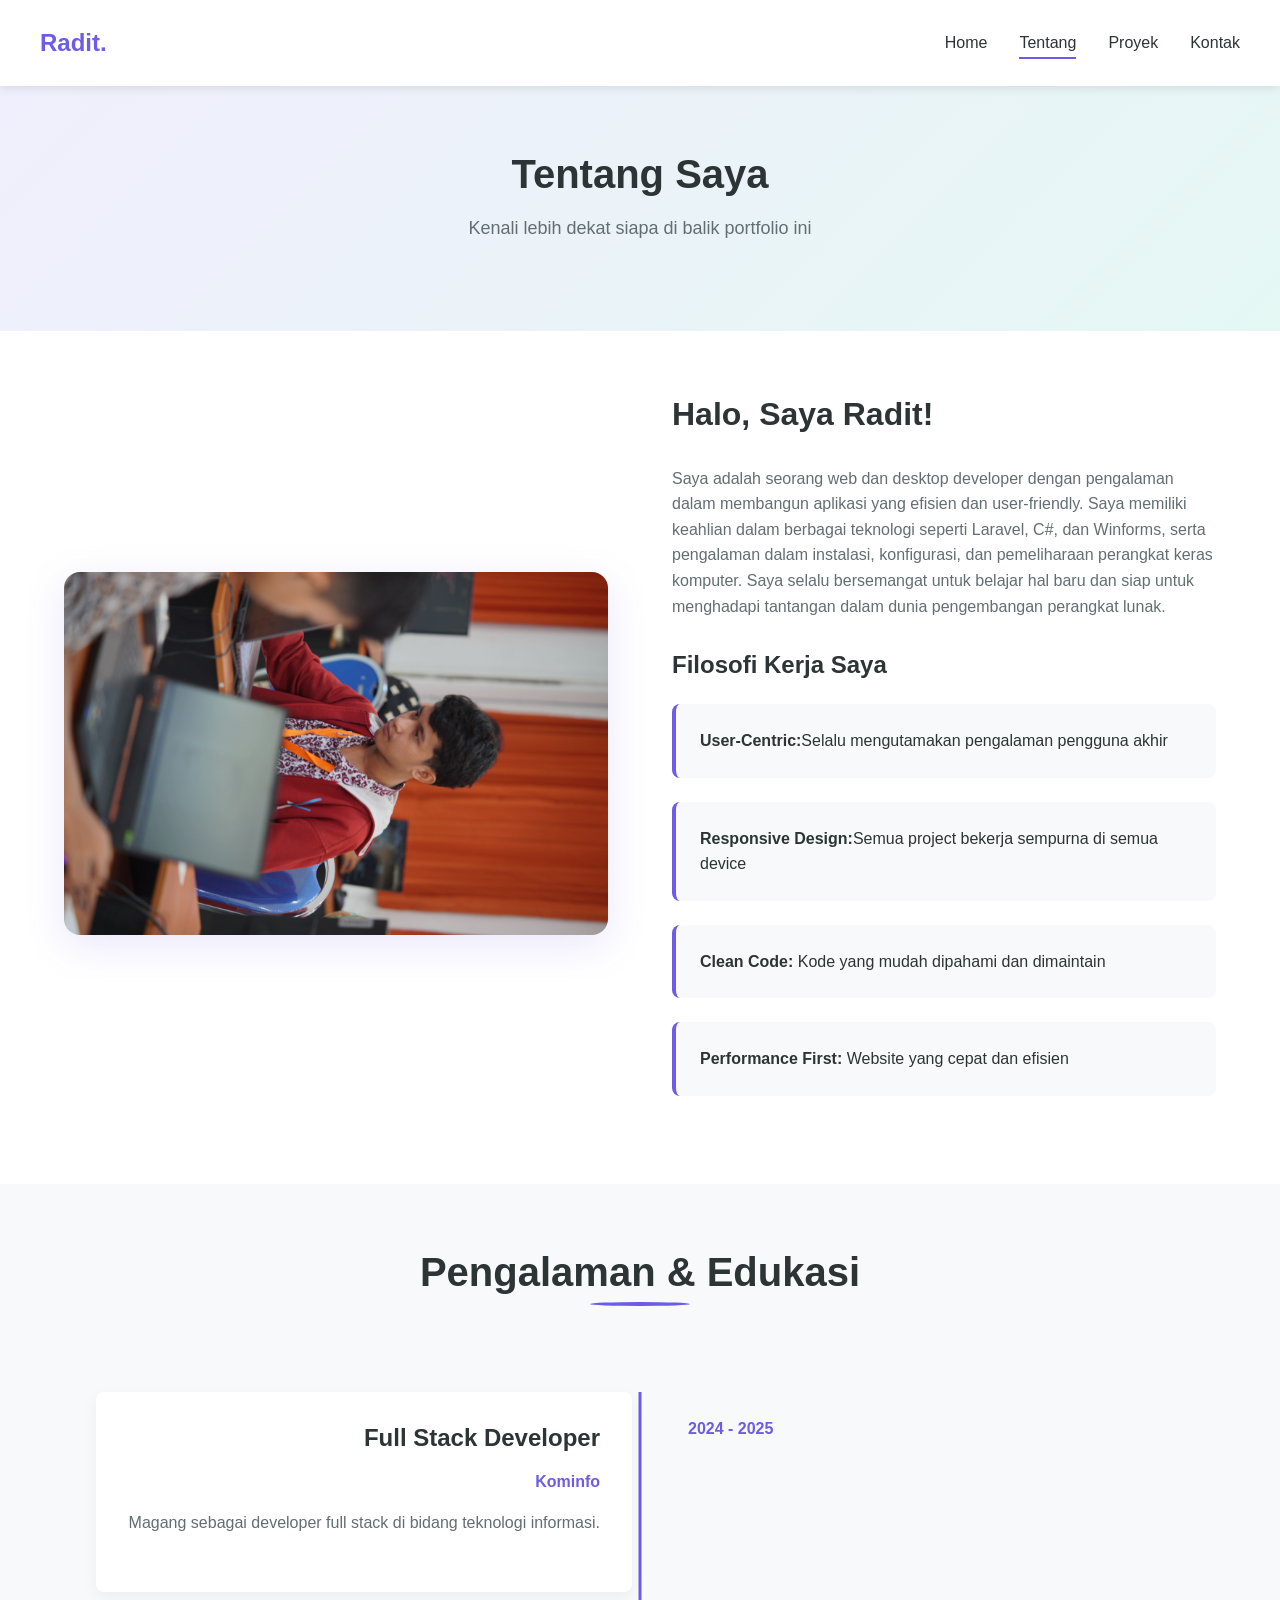
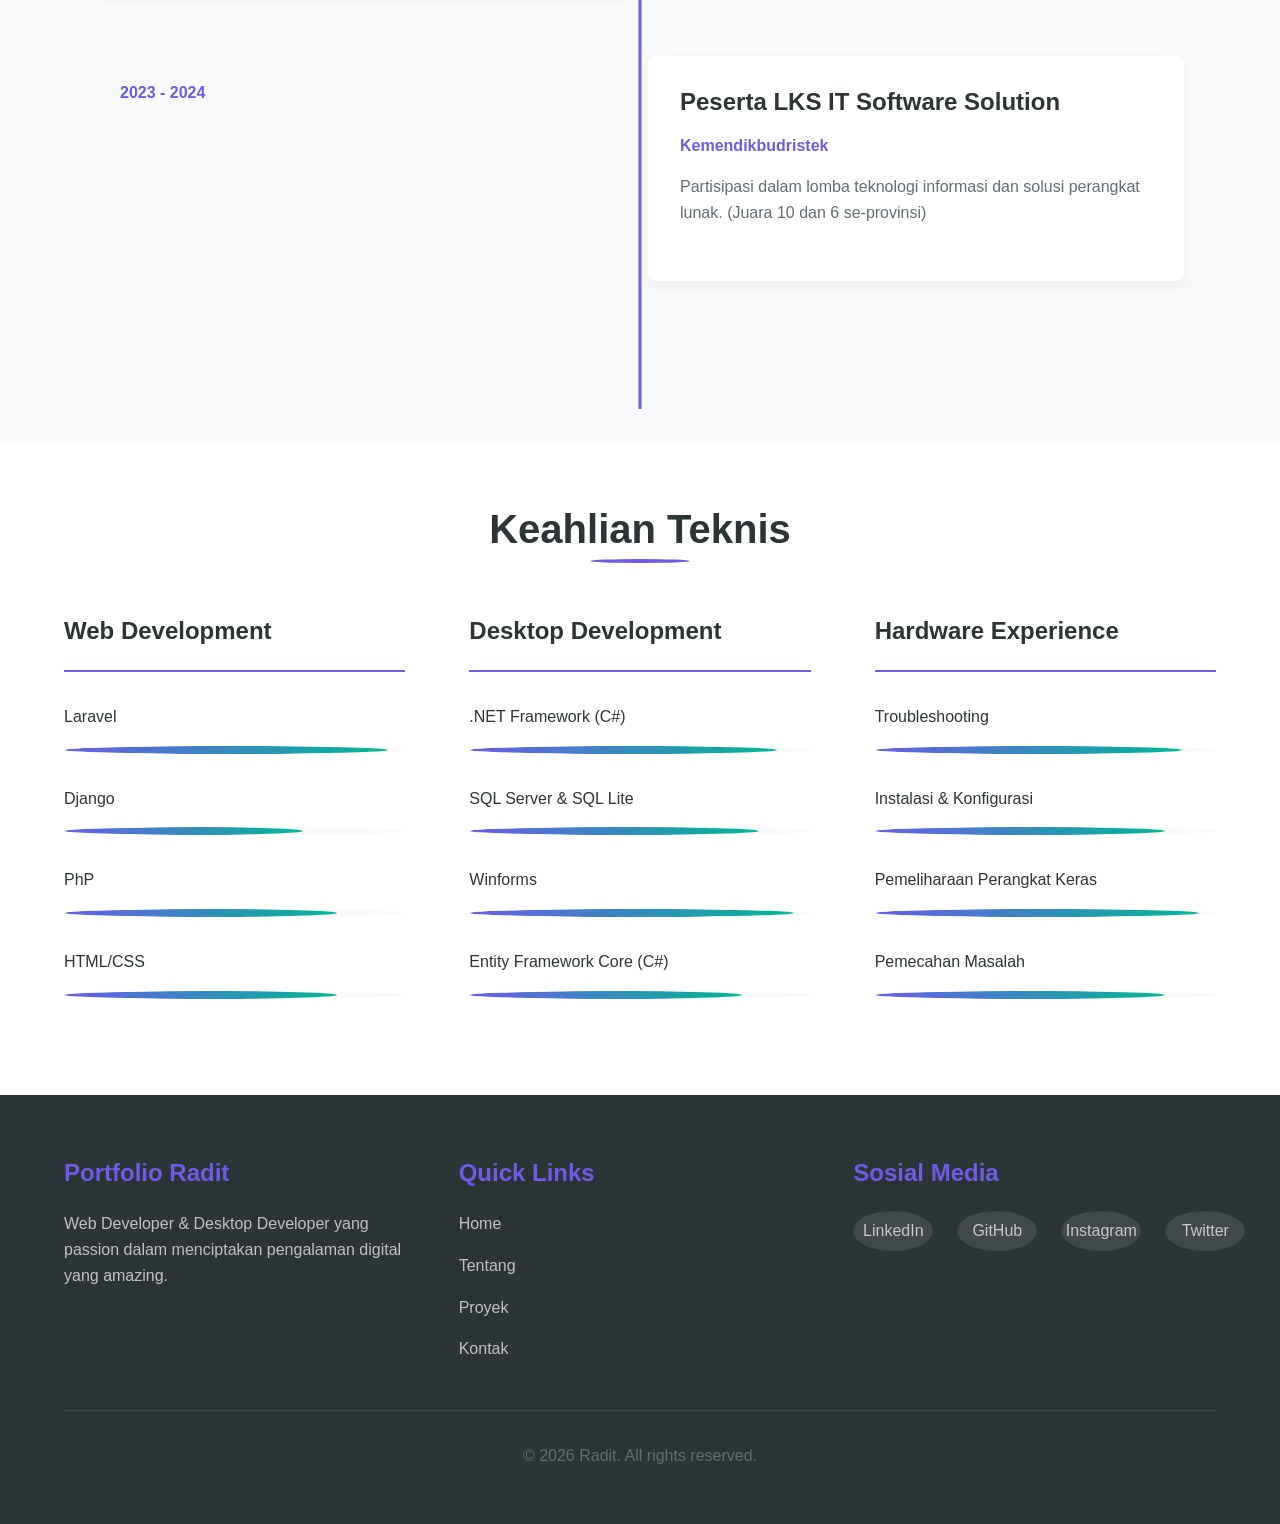
==== commit b9cfb7a5: "fourth" ====
--- a/about.html
+++ b/about.html
@@ -42,7 +42,7 @@
         <div class="container">
             <div class="about-grid">
                 <div class="about-image">
-                    <img src="assets/images/project1.png" alt="Radit"
+                    <img src="assets/images/profile2.jpg" alt="Radit"
                         onerror="this.src='[data-uri]'">
                 </div>
                 <div class="about-content">
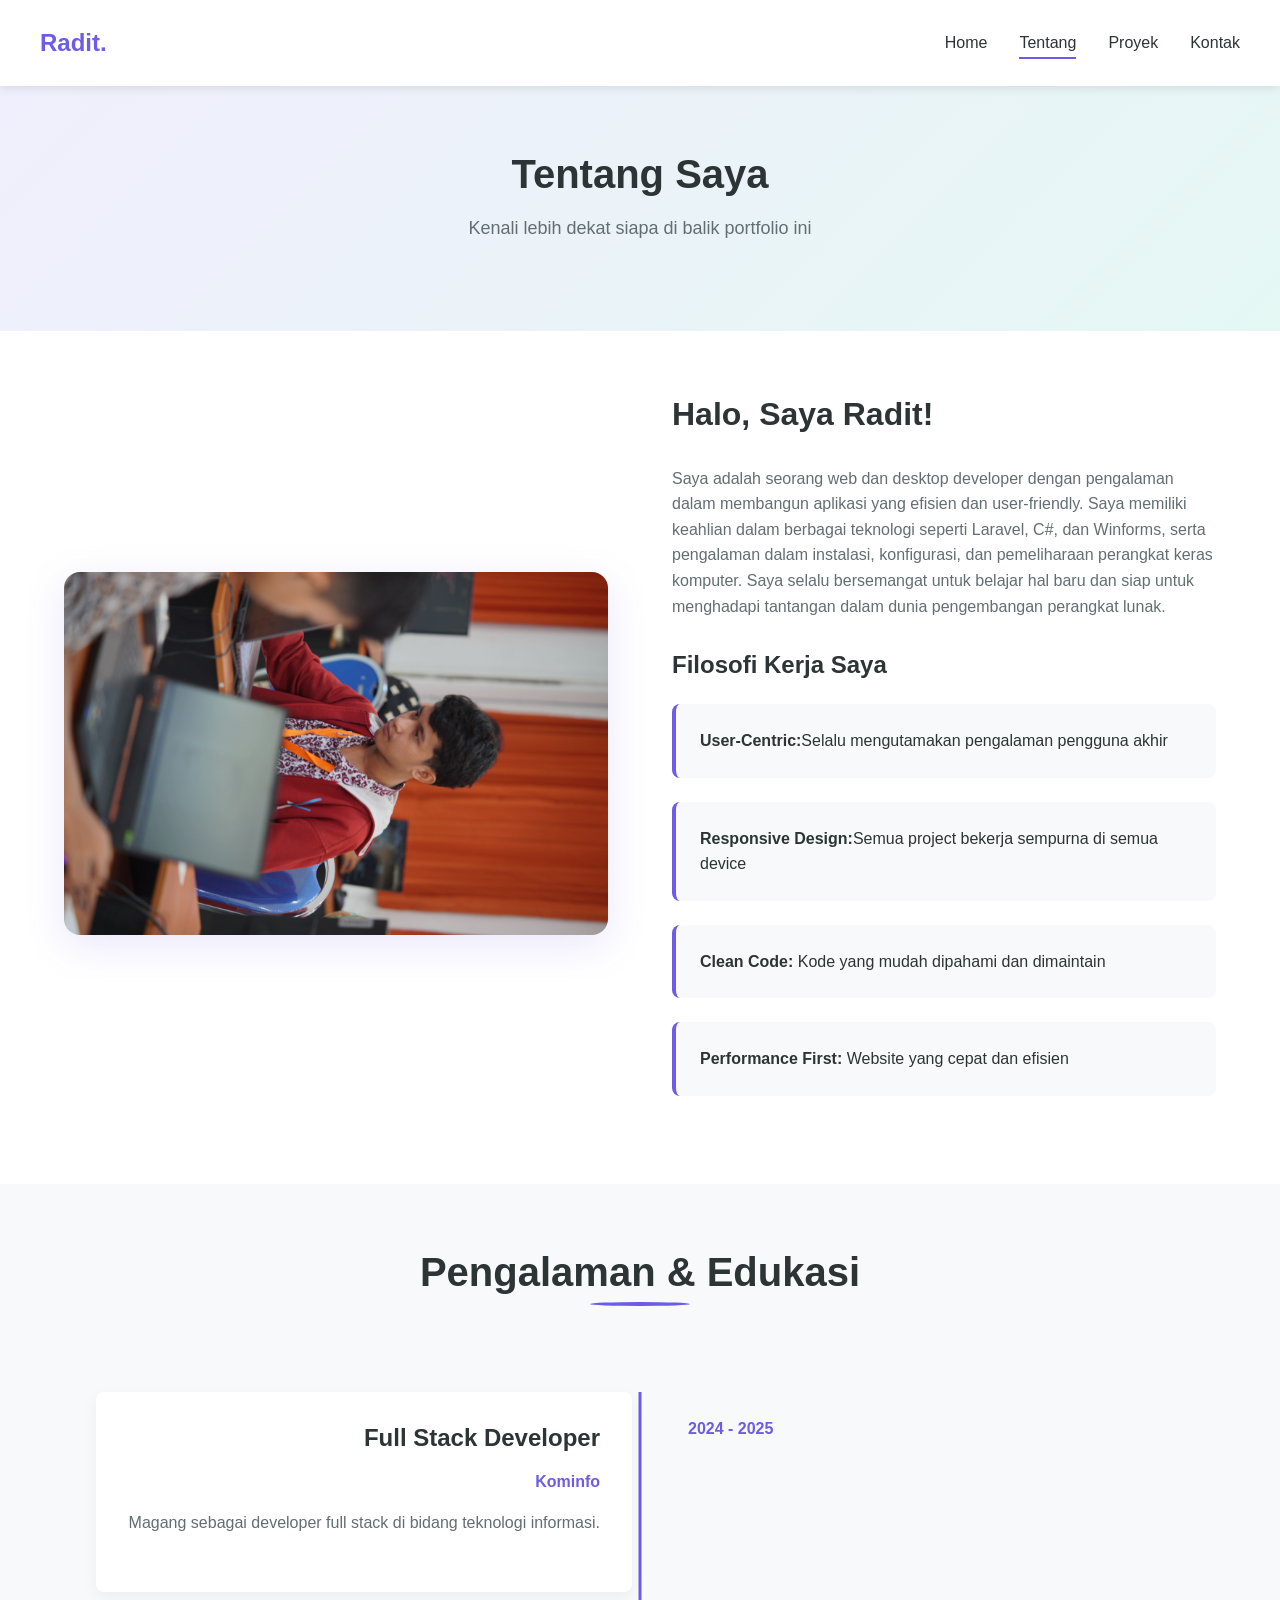
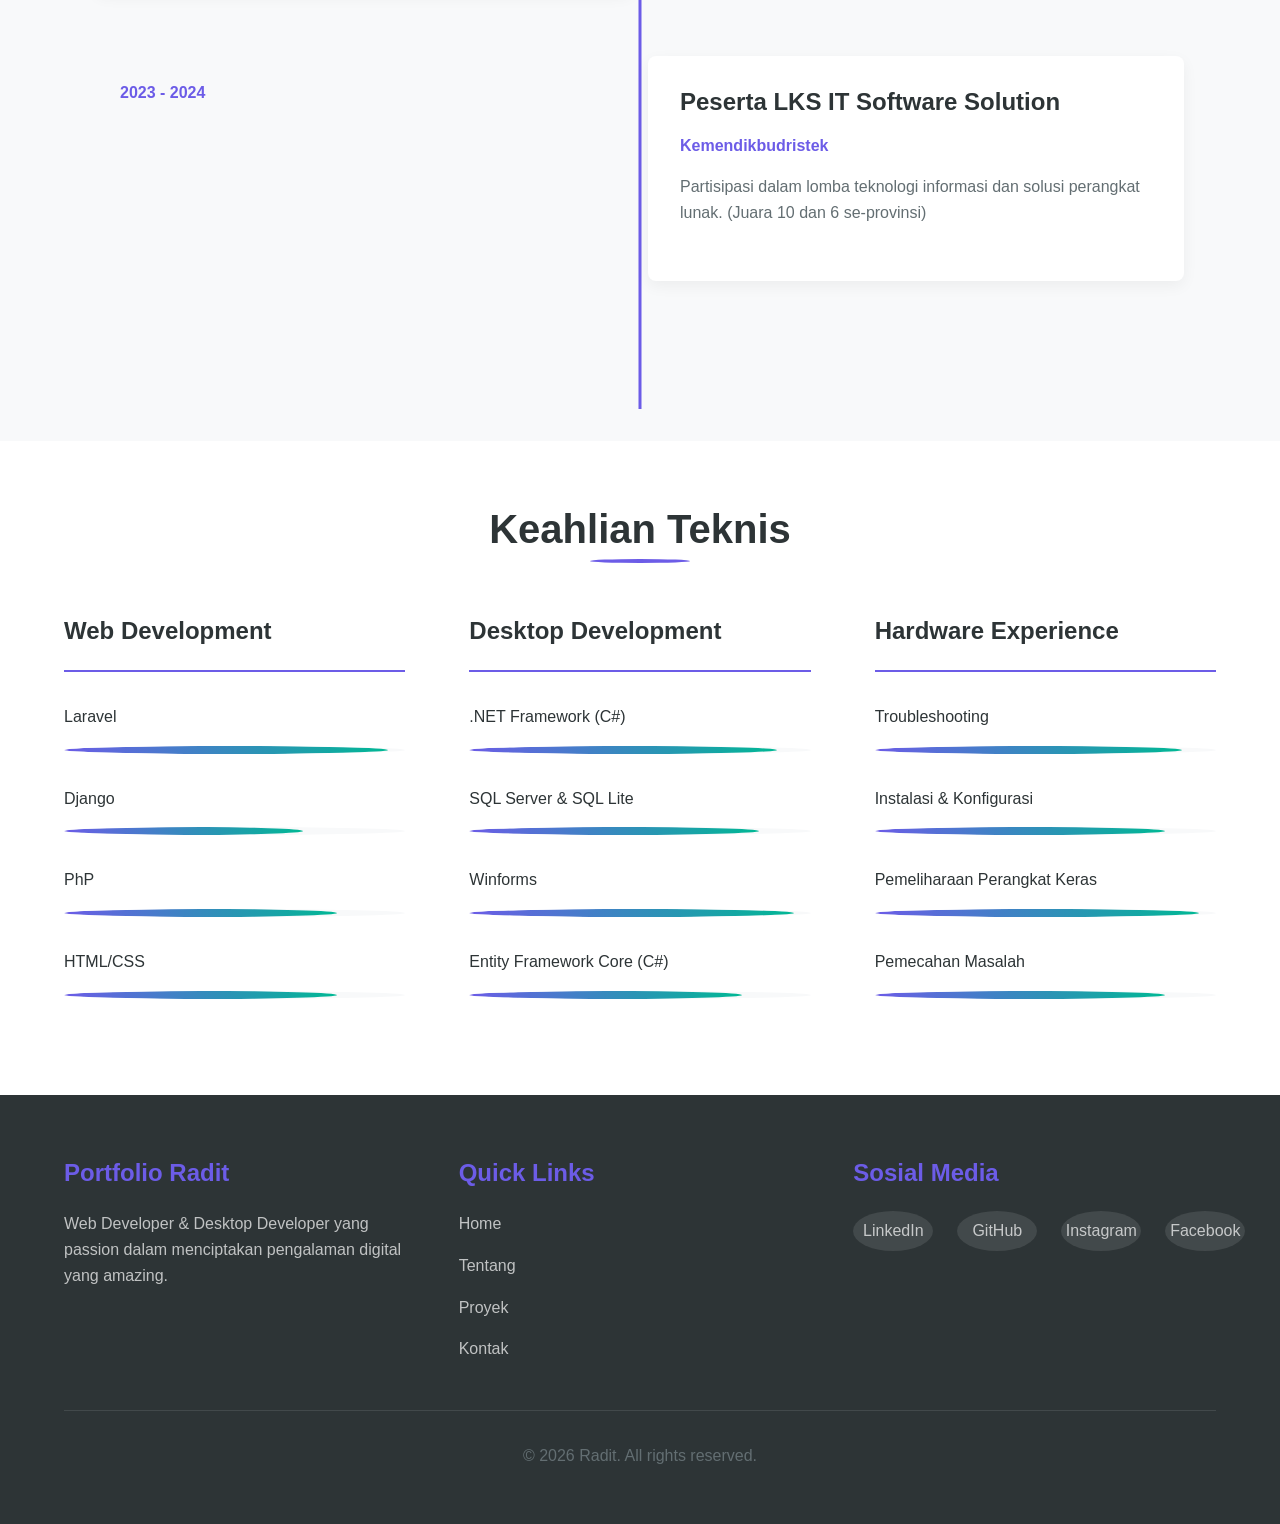
==== commit dfa2618a: "ywdh sih" ====
--- a/about.html
+++ b/about.html
@@ -250,7 +250,7 @@
                         <li><a href="link" target="_blank">LinkedIn</a></li>
                         <li><a href="link" target="_blank">GitHub</a></li>
                         <li><a href="link" target="_blank">Instagram</a></li>
-                        <li><a href="link" target="_blank">Twitter</a></li>
+                        <li><a href="link" target="_blank">Facebook</a></li>
                     </ul>
                 </div>
             </div>
